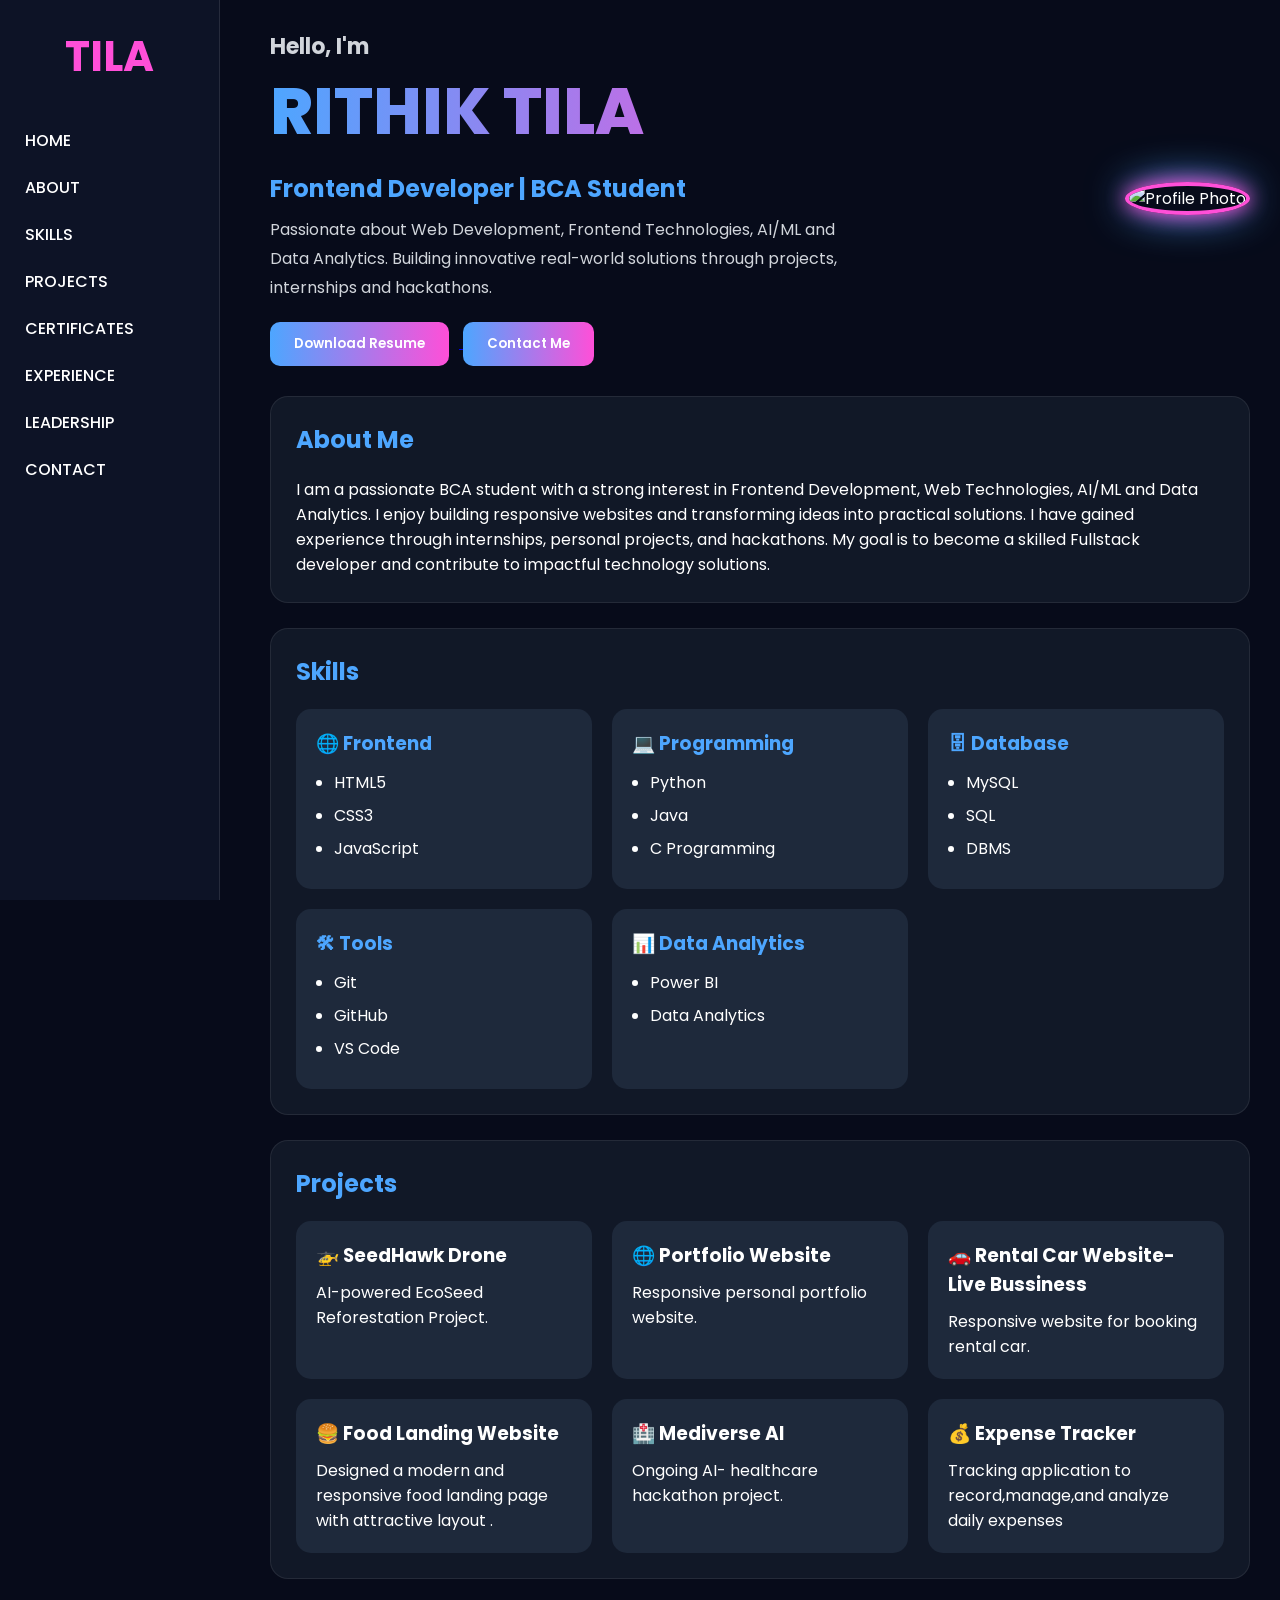
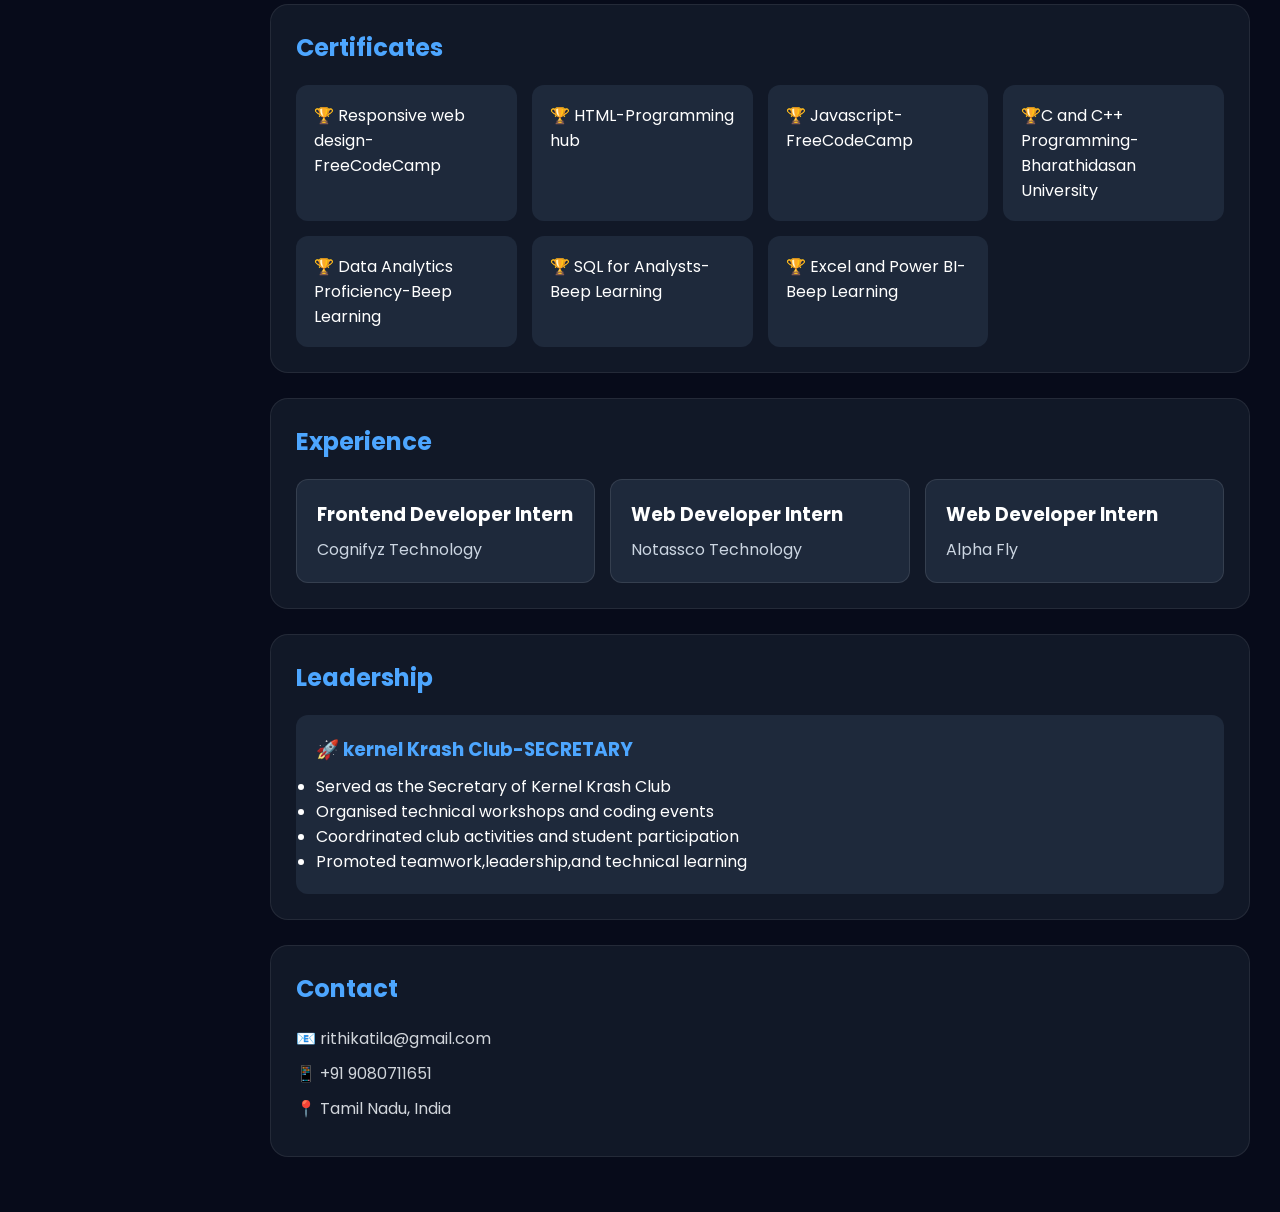
==== index.html @ 9da4db0e "Rename new.html to index.html" ====
<!DOCTYPE html>
<html lang="en">
<head>
    <meta charset="UTF-8">
    <meta name="viewport" content="width=device-width, initial-scale=1.0">
    <title>Rithik Portfolio</title>

    <link rel="stylesheet" href="style.css">

    <link href="https://fonts.googleapis.com/css2?family=Poppins:wght@300;400;500;600;700&display=swap" rel="stylesheet">
</head>
<body>
<div class="sidebar">
    <div class="logo">TILA</div>
    <ul>
        <li><a href="#home">HOME</a></li>
        <li><a href="#about">ABOUT</a></li>
        <li><a href="#skills">SKILLS</a></li>
        <li><a href="#projects">PROJECTS</a></li>
        <li><a href="#certificates">CERTIFICATES</a></li>
        <li><a href="#experience">EXPERIENCE</a></li>
        <li><a href="#leadership">LEADERSHIP</a></li>
        <li><a href="#contact">CONTACT</a></li>
    </ul>
</div>
<div class="main">
<section id="home" class="hero">
    <div class="hero-text">
        <h4>Hello, I'm</h4>
        <h1>RITHIK TILA</h1>
        <h2>Frontend Developer | BCA Student</h2>
        <p>
            Passionate about Web Development, Frontend Technologies,
            AI/ML and Data Analytics. Building innovative real-world
            solutions through projects, internships and hackathons.
        </p>

        <div class="buttons">
            <a href="C:\Users\PC\Desktop\resume.pdf"download>
    <button>Download Resume</button>
</a>
<a href="mailto:rithikatila@gmail.com">
    <button>Contact Me</button>
</a>
</div>
    </div>
    <div class="profile-section">
        <img src="C:\Users\PC\Desktop\Profile.jpg.jpeg" alt="Profile Photo">
    </div>
</section>
<section id="about" class="card">
    <h2>About Me</h2>
    <p>
        I am a passionate BCA student with a strong interest in
        Frontend Development, Web Technologies, AI/ML and Data Analytics.
        I enjoy building responsive websites and transforming ideas into
        practical solutions.

        I have gained experience through internships, personal projects,
        and hackathons. My goal is to become a skilled Fullstack developer
        and contribute to impactful technology solutions.
    </p>

</section>
<section id="skills" class="card">
    <h2>Skills</h2>
    <div class="skill-grid">
        <div class="skill-card">
            <h3>🌐 Frontend</h3>
            <ul>
                <li>HTML5</li>
                <li>CSS3</li>
                <li>JavaScript</li>
            </ul>
        </div>
        <div class="skill-card">
            <h3>💻 Programming</h3>
            <ul>
                <li>Python</li>
                <li>Java</li>
                <li>C Programming</li>
            </ul>
        </div>
        <div class="skill-card">
            <h3>🗄 Database</h3>
            <ul>
                <li>MySQL</li>
                <li>SQL</li>
                <li>DBMS</li>
            </ul>
        </div>
        <div class="skill-card">
            <h3>🛠 Tools</h3>
            <ul>
                <li>Git</li>
                <li>GitHub</li>
                <li>VS Code</li>
            </ul>
        </div>
        <div class="skill-card">
            <h3>📊 Data Analytics</h3>
            <ul>
                <li>Power BI</li>
                <li>Data Analytics </li>
            </ul>
        </div>
    </div>
</section>
<section id="projects" class="card">
    <h2>Projects</h2>
    <div class="project-grid">
        <div class="project-card">
            <h3>🚁 SeedHawk Drone</h3>
            <p>AI-powered EcoSeed Reforestation Project.</p>
        </div>
        <div class="project-card">
            <h3>🌐 Portfolio Website</h3>
            <p>Responsive personal portfolio website.</p>
        </div>
        <div class="project-card">
            <h3>🚗 Rental Car Website-Live Bussiness</h3>
            <p>Responsive website for booking rental car.</p>
        </div>
        <div class="project-card">
            <h3>🍔 Food Landing Website</h3>
            <p>Designed a modern and responsive food landing page with attractive layout .</p>
        </div>
        <div class="project-card">
            <h3>🏥 Mediverse AI</h3>
            <p>Ongoing AI- healthcare hackathon project.</p>
        </div>
        <div class="project-card">
         <h3>💰 Expense Tracker</h3>
            <p>Tracking application to record,manage,and analyze daily expenses</p>
        </div>
</section>
<section id="certificates" class="card">
    <h2>Certificates</h2>
    <div class="certificate-grid">
        <div class="certificate-card">🏆 Responsive web design-FreeCodeCamp</div>
        <div class="certificate-card">🏆 HTML-Programming hub</div>
        <div class="certificate-card">🏆 Javascript-FreeCodeCamp</div>
        <div class="certificate-card">🏆C and C++ Programming-Bharathidasan University</div>
        <div class="certificate-card">🏆 Data Analytics Proficiency-Beep Learning</div>
        <div class="certificate-card">🏆 SQL for Analysts-Beep Learning</div>
        <div class="certificate-card">🏆 Excel and Power BI-Beep Learning</div>
    </div>
</section>
<section id="experience" class="card">
<h2>Experience</h2>
<div class="experience-grid">
    <div class="exp-card">
        <h3>Frontend Developer Intern</h3>
        <p>Cognifyz Technology</p>
    </div>
    <div class="exp-card">
        <h3>Web Developer Intern</h3>
        <p>Notassco Technology</p>
    </div>
    <div class="exp-card">
        <h3>Web Developer Intern</h3>
        <p>Alpha Fly</p>
    </div>
</div>
</section>
<section id="leadership" class="card">
    <h2>Leadership</h2>
    <div class="leadership-box">
        <h3>🚀 kernel Krash Club-SECRETARY</h3>
        <p>
            <ul>
           <li>Served as the Secretary of Kernel Krash Club</li>
           <li>Organised technical workshops and coding events</li>
           <li>Coordrinated club activities and student participation</li>
           <li>Promoted teamwork,leadership,and technical learning</li>
           </ul>
        </p>
    </div>
</section>
<section id="contact" class="card">
    <h2>Contact</h2>
    <p>📧 rithikatila@gmail.com</p>
    <p>📱 +91 9080711651</p>
    <p>📍 Tamil Nadu, India</p>
</section>
</div>
<script src="script.js"></script>
</body>
</html>
---- style.css ----
*{
    margin:0;
    padding:0;
    box-sizing:border-box;
    font-family:'Poppins',sans-serif;
}

body{
    background:#070b1a;
    color:white;
    display:flex;
}



.sidebar{
    width:220px;
    height:100vh;
    background:#0d1326;
    position:fixed;
    left:0;
    top:0;
    padding:25px;
    border-right:1px solid rgba(255,255,255,0.1);
}

.logo{
    font-size:42px;
    font-weight:700;
    text-align:center;
    color:#ff4fd8;
    margin-bottom:40px;
}

.sidebar ul{
    list-style:none;
}

.sidebar ul li{
    margin:22px 0;
}

.sidebar ul li a{
    color:white;
    text-decoration:none;
    font-weight:500;
    transition:0.3s;
}

.sidebar ul li a:hover{
    color:#ff4fd8;
}



.main{
    margin-left:240px;
    width:100%;
    padding:30px;
}


.hero{
    display:flex;
    justify-content:space-between;
    align-items:center;
    gap:30px;
    margin-bottom:30px;
}

.hero-text h4{
    color:#d1d5db;
    font-size:22px;
}

.hero-text h1{
    font-size:65px;
    font-weight:800;
    background:linear-gradient(90deg,#4da6ff,#ff4fd8);
    -webkit-background-clip:text;
    -webkit-text-fill-color:transparent;
}

.hero-text h2{
    color:#4da6ff;
    margin:10px 0;
}

.hero-text p{
    max-width:600px;
    line-height:1.8;
    color:#d1d5db;
}

.buttons{
    margin-top:20px;
}

.buttons button{
    padding:12px 24px;
    border:none;
    border-radius:10px;
    margin-right:10px;
    background:linear-gradient(90deg,#4da6ff,#ff4fd8);
    color:white;
    cursor:pointer;
    font-weight:600;
}

.buttons button:hover{
    transform:translateY(-2px);
}



.profile-section img{
    width:260px;
    height:260px;
    border-radius:50%;
    object-fit:cover;
    border:4px solid #ff4fd8;
    box-shadow:
        0 0 20px #ff4fd8,
        0 0 40px #4da6ff;
}



.card{
    background:#111827;
    padding:25px;
    border-radius:18px;
    margin-bottom:25px;
    border:1px solid rgba(255,255,255,0.08);
}

.card h2{
    color:#4da6ff;
    margin-bottom:20px;
}



.skill-grid{
    display:grid;
    grid-template-columns:repeat(auto-fit,minmax(220px,1fr));
    gap:20px;
}

.skill-card{
    background:#1e293b;
    padding:20px;
    border-radius:15px;
    transition:0.3s;
}

.skill-card:hover{
    box-shadow:0 0 20px #4da6ff;
}

.skill-card h3{
    color:#4da6ff;
    margin-bottom:12px;
}

.skill-card ul{
    padding-left:18px;
}

.skill-card li{
    margin-bottom:8px;
}



.project-grid{
    display:grid;
    grid-template-columns:repeat(auto-fit,minmax(250px,1fr));
    gap:20px;
}

.project-card{
    background:#1e293b;
    padding:20px;
    border-radius:15px;
    transition:0.3s;
}

.project-card:hover{
    box-shadow:0 0 20px #4da6ff;
    transform:translateY(-5px);
}

.project-card h3{
    margin-bottom:10px;
    color:white;
}



.certificate-grid{
    display:grid;
    grid-template-columns:repeat(auto-fit,minmax(220px,1fr));
    gap:15px;
}

.certificate-card{
    background:#1e293b;
    padding:18px;
    border-radius:12px;
    transition:0.3s;
}

.certificate-card:hover{
    box-shadow:0 0 15px #ff4fd8;
}

.experience-grid{
    display:grid;
    grid-template-columns:repeat(auto-fit,minmax(250px,1fr));
    gap:15px;
}

.exp-card{
    background:#1e293b;
    padding:20px;
    border-radius:12px;
    border:1px solid rgba(255,255,255,0.1);
    transition:0.3s;
}

.exp-card:hover{
    transform:translateY(-5px);
    box-shadow:0 0 15px #4da6ff;
}

.exp-card h3{
    color:white;
    margin-bottom:8px;
}

.exp-card p{
    color:#cbd5e1;
}


.leadership-box{
    background:#1e293b;
    padding:20px;
    border-radius:12px;
}

.leadership-box h3{
    color:#4da6ff;
    margin-bottom:10px;
}



#contact p{
    margin-bottom:10px;
    color:#d1d5db;
}



::-webkit-scrollbar{
    width:8px;
}

::-webkit-scrollbar-thumb{
    background:#ff4fd8;
    border-radius:10px;
}



@media(max-width:768px){

    .sidebar{
        display:none;
    }

    .main{
        margin-left:0;
        padding:15px;
    }

    .hero{
        flex-direction:column;
        text-align:center;
    }

    .hero-text h1{
        font-size:40px;
    }

    .profile-section img{
        width:200px;
        height:200px;
    }
}
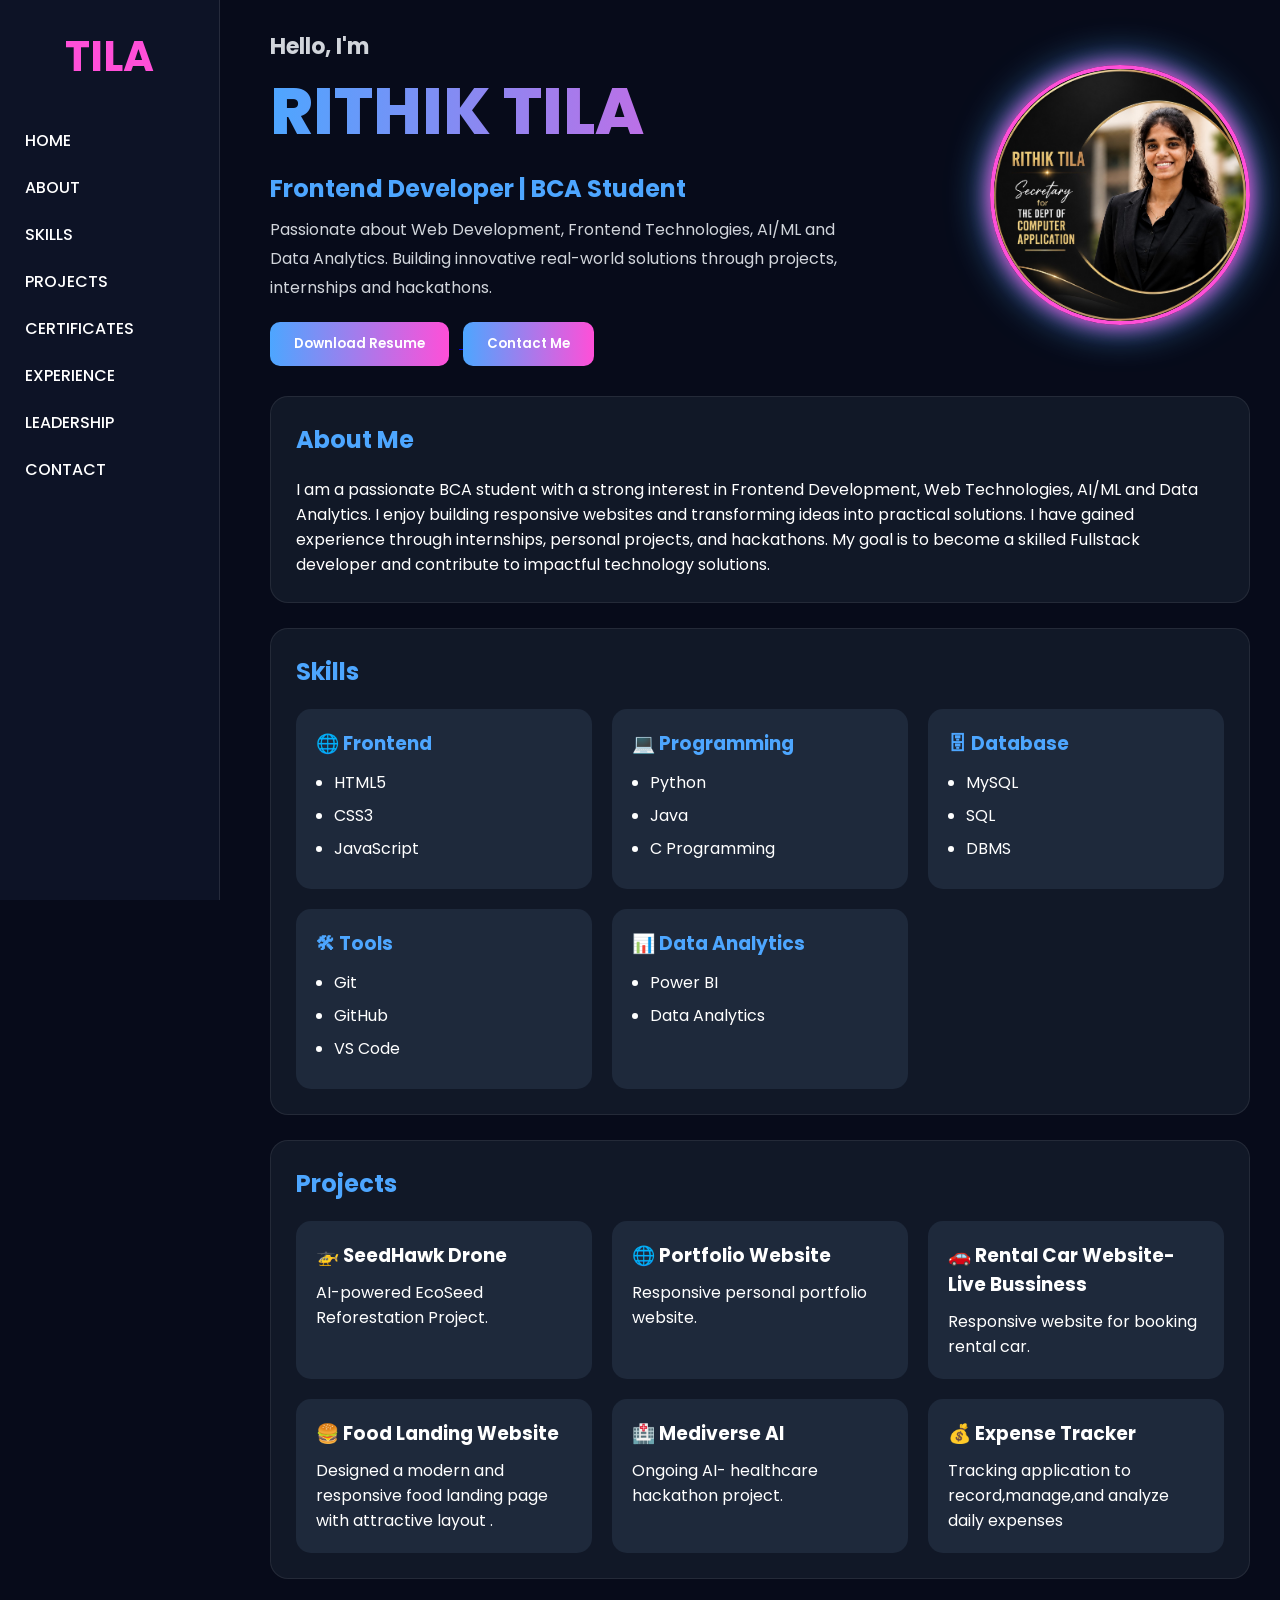
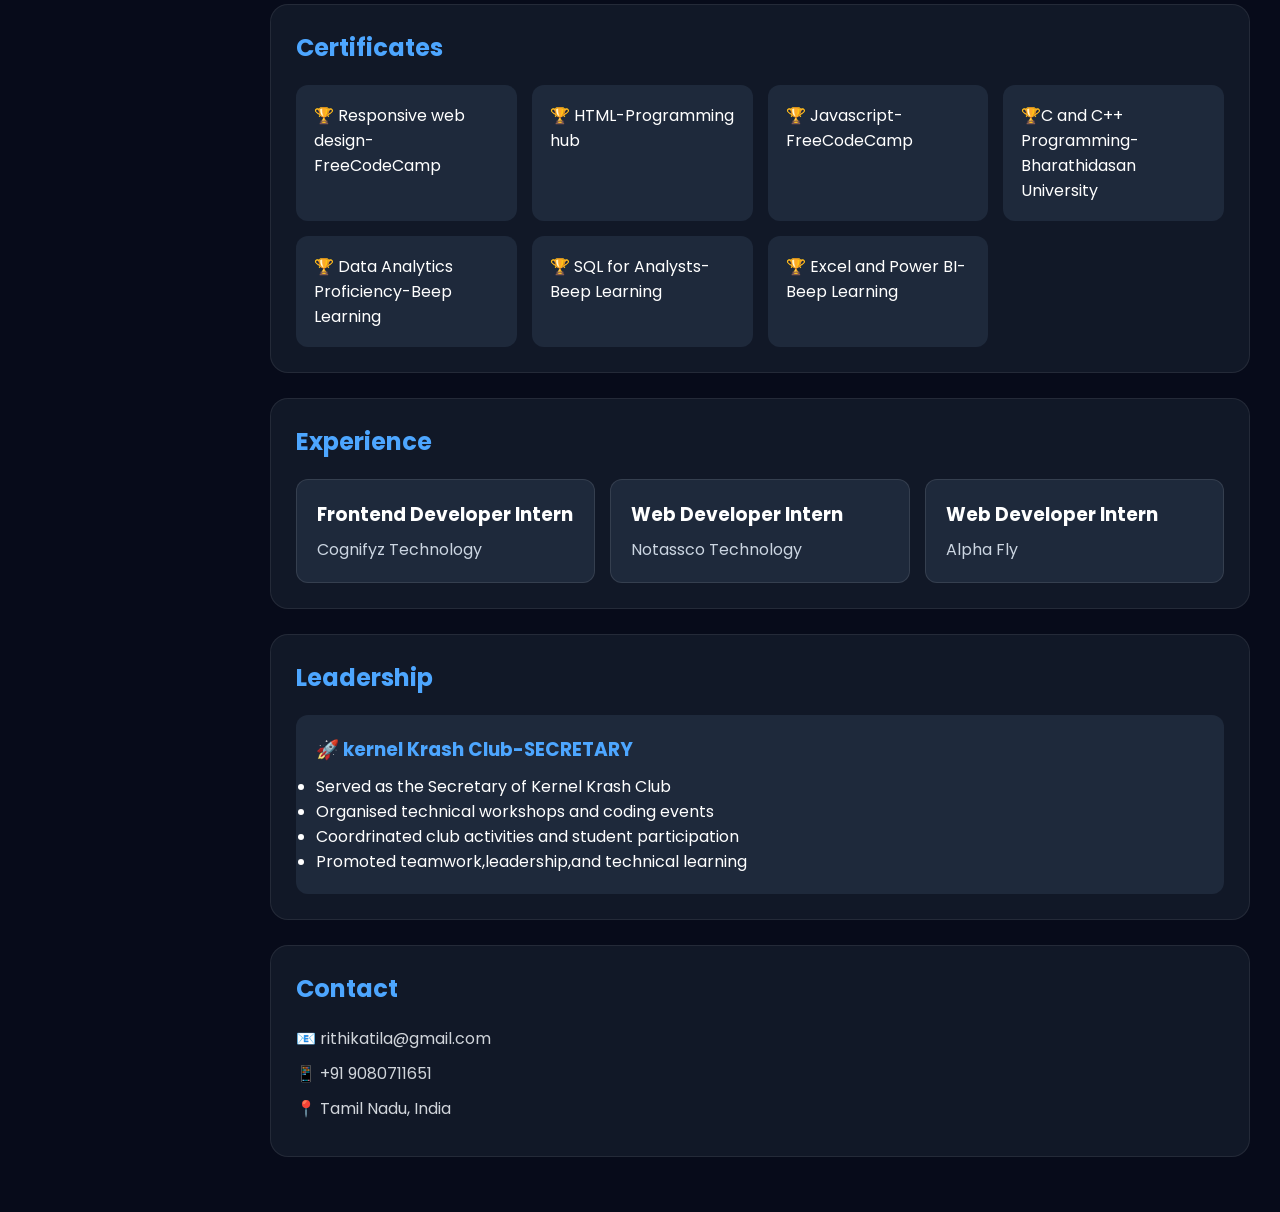
==== commit 42778659: "Update index.html" ====
--- a/index.html
+++ b/index.html
@@ -36,7 +36,7 @@
         </p>
 
         <div class="buttons">
-            <a href="C:\Users\PC\Desktop\resume.pdf"download>
+            <a href="resume.pdf"download>
     <button>Download Resume</button>
 </a>
 <a href="mailto:rithikatila@gmail.com">
@@ -45,7 +45,7 @@
 </div>
     </div>
     <div class="profile-section">
-        <img src="C:\Users\PC\Desktop\Profile.jpg.jpeg" alt="Profile Photo">
+        <img src="images/rithiktila.jpg" alt="Profile Photo">
     </div>
 </section>
 <section id="about" class="card">
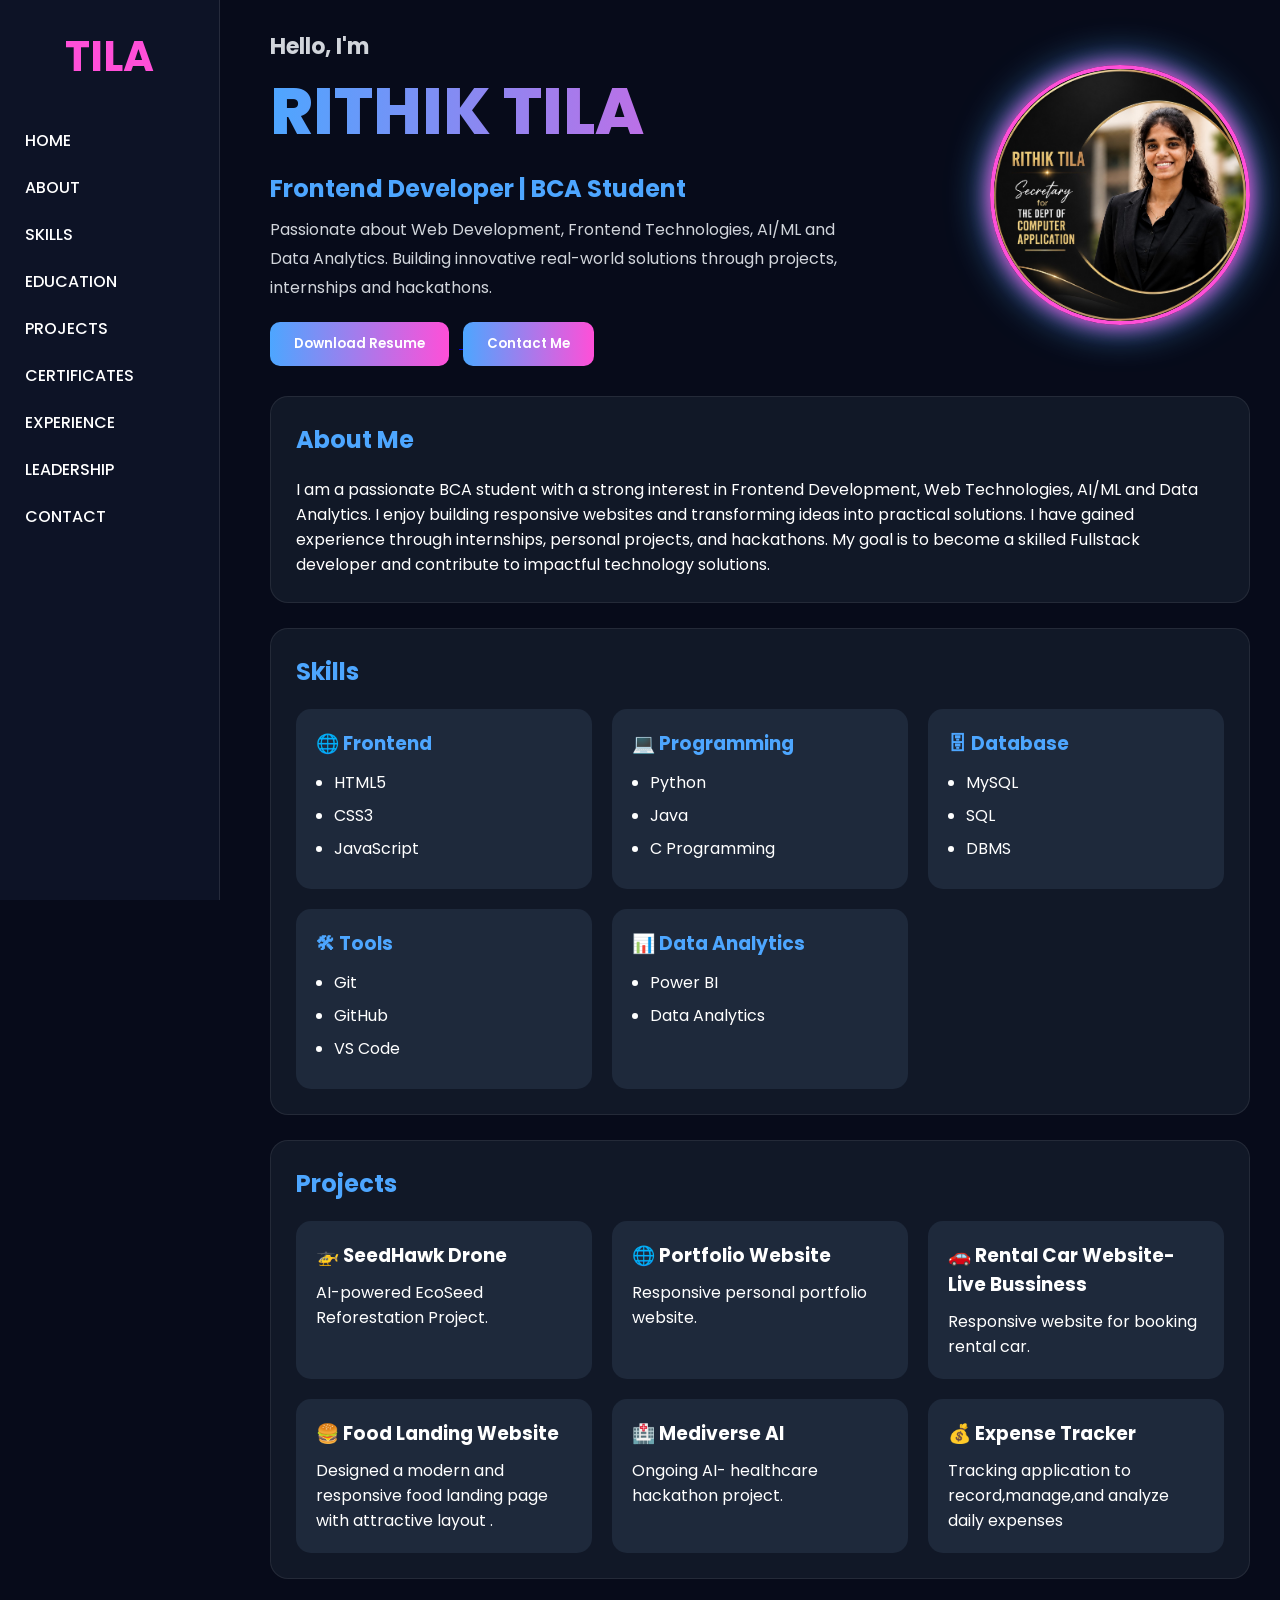
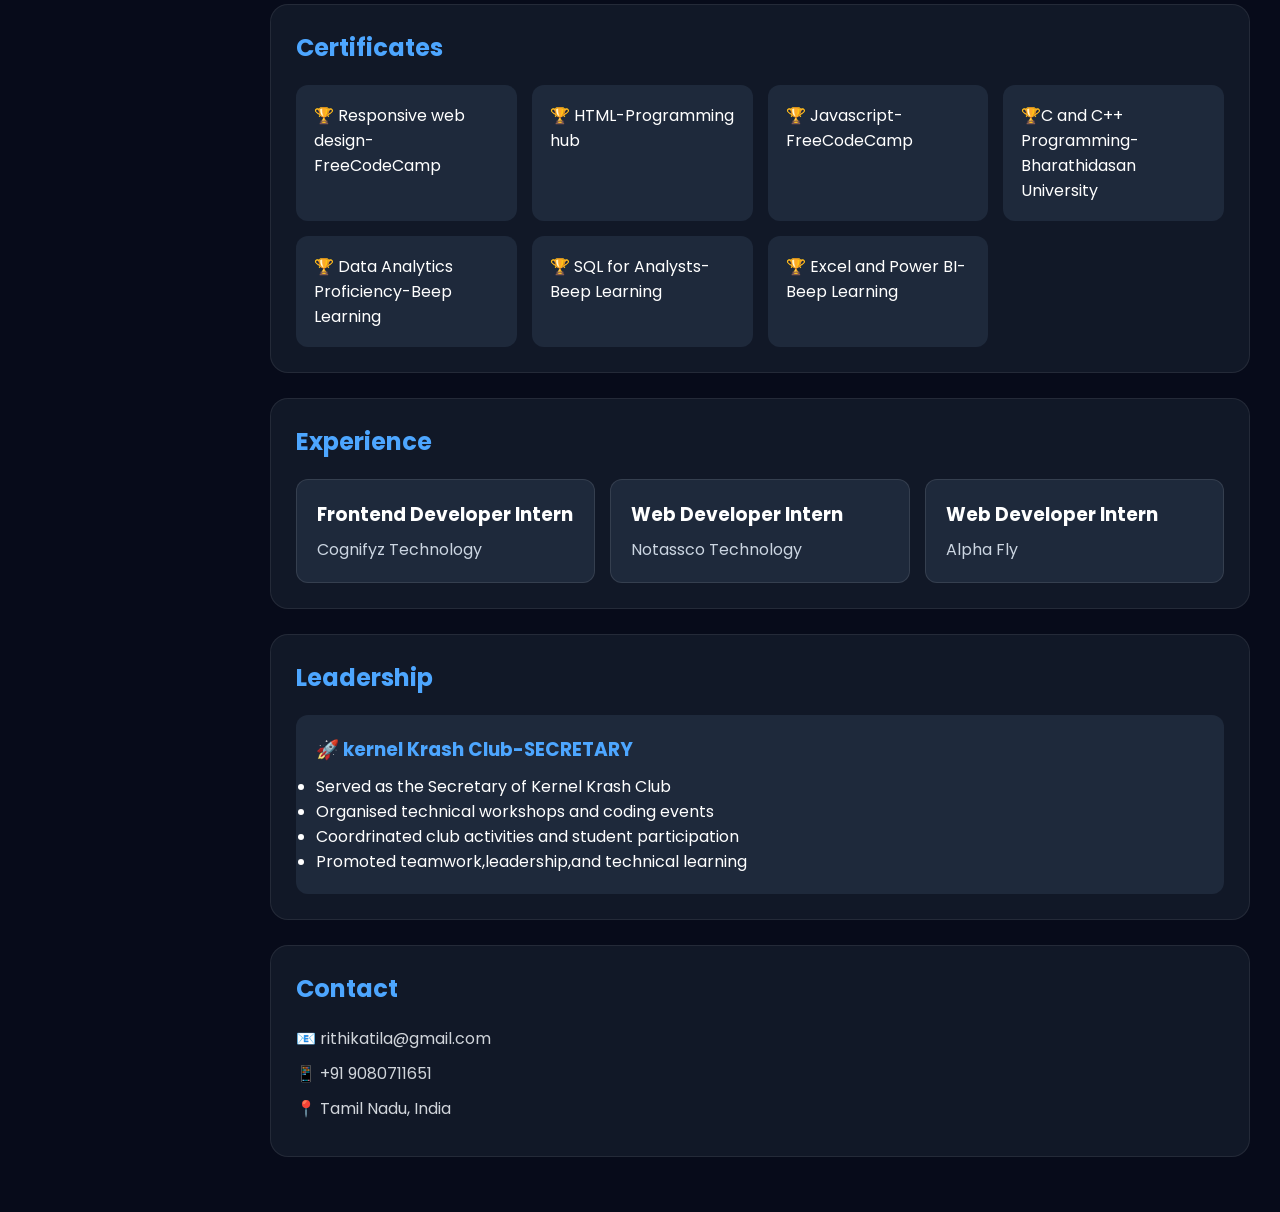
==== commit 3dd726f7: "Update index.html" ====
--- a/index.html
+++ b/index.html
@@ -16,6 +16,7 @@
         <li><a href="#home">HOME</a></li>
         <li><a href="#about">ABOUT</a></li>
         <li><a href="#skills">SKILLS</a></li>
+         <li><a href="#education">EDUCATION</a></li>
         <li><a href="#projects">PROJECTS</a></li>
         <li><a href="#certificates">CERTIFICATES</a></li>
         <li><a href="#experience">EXPERIENCE</a></li>
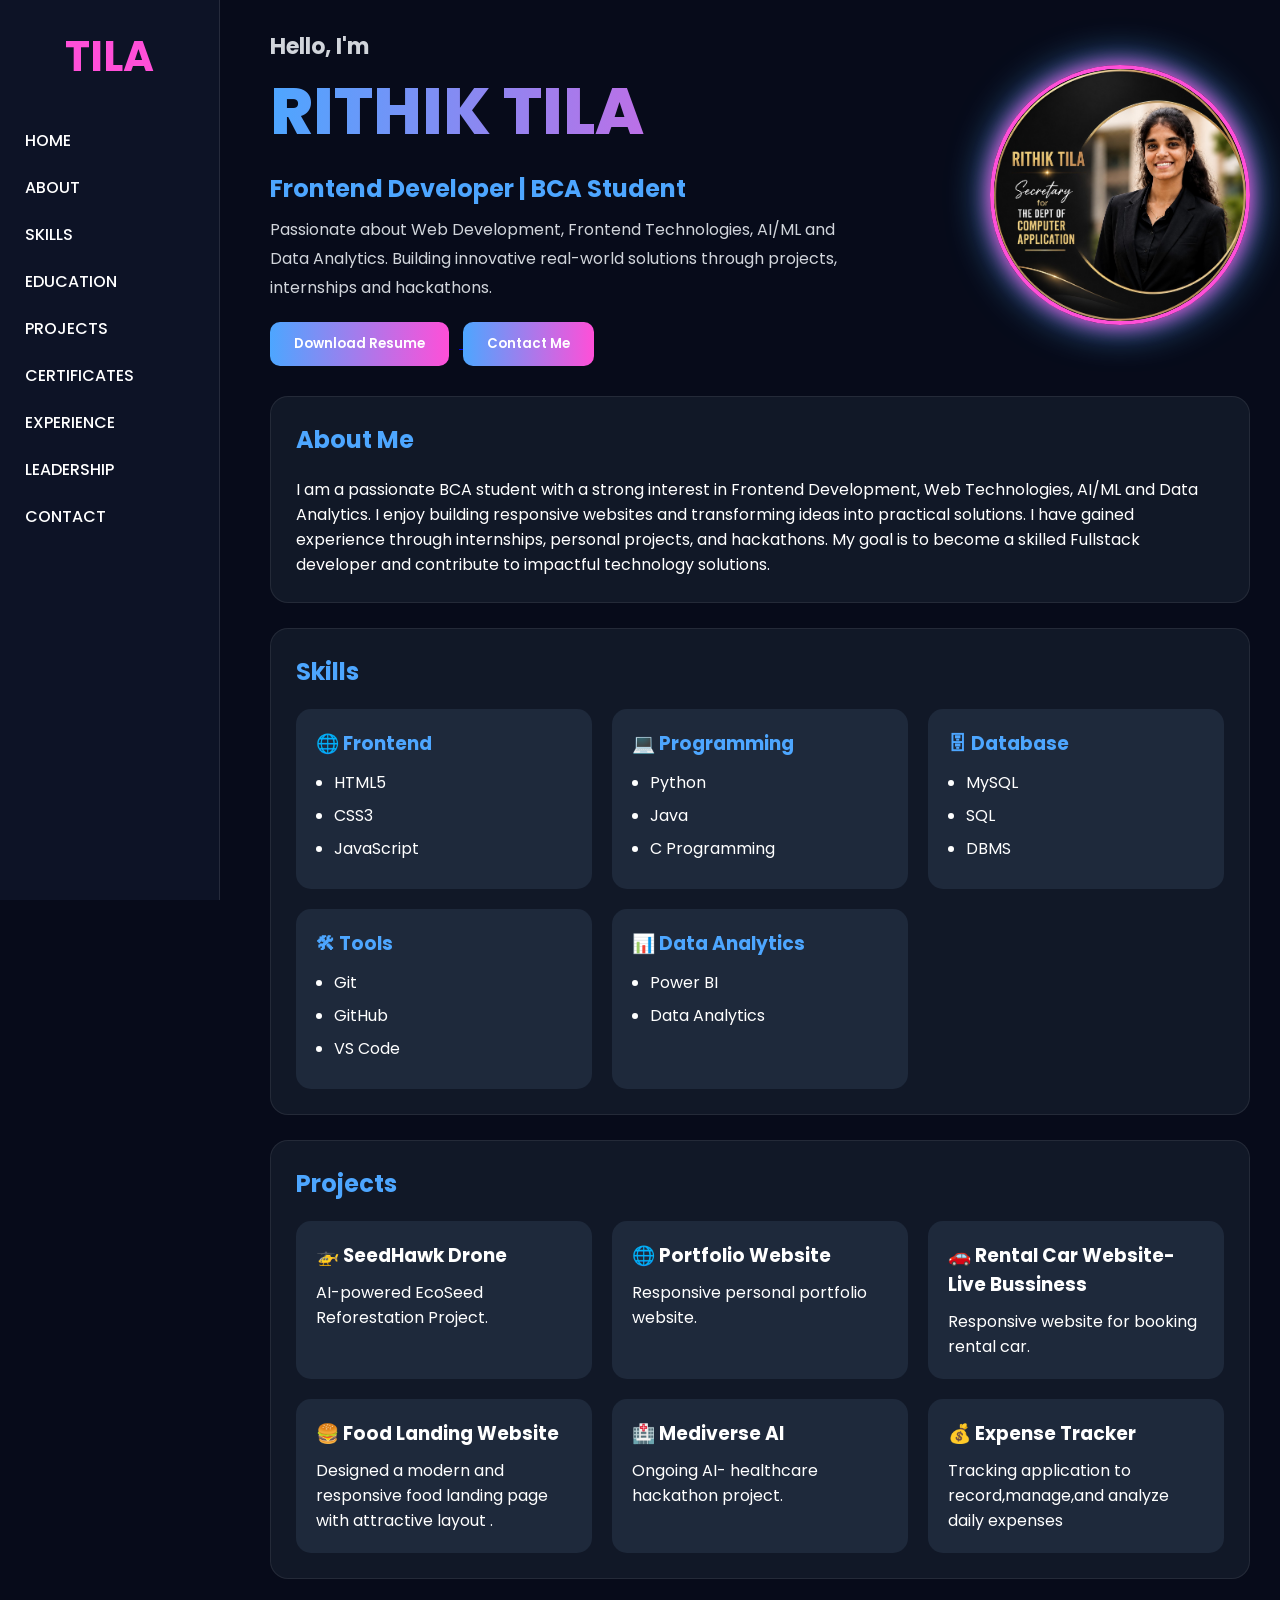
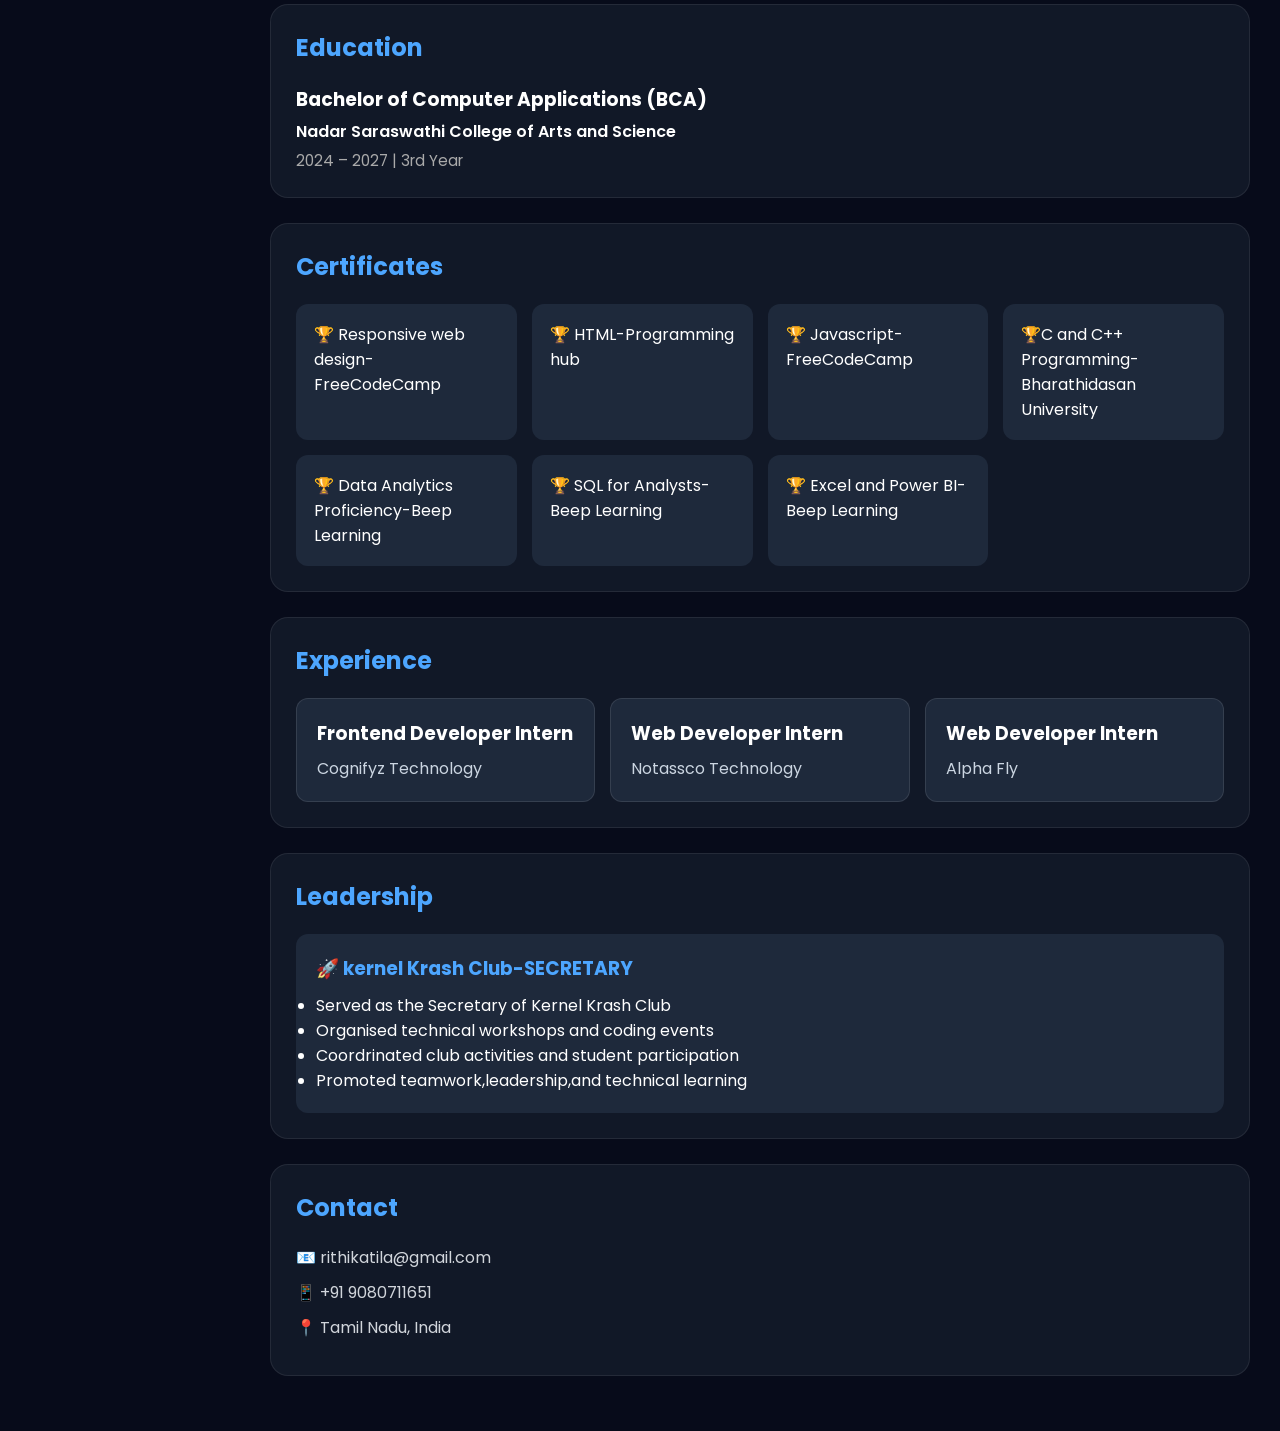
==== commit e4545ad2: "Update index.html" ====
--- a/index.html
+++ b/index.html
@@ -135,6 +135,14 @@
             <p>Tracking application to record,manage,and analyze daily expenses</p>
         </div>
 </section>
+    <section id="education" class="card">
+    <h2>Education</h2>
+    <div class="education-item">
+        <h3>Bachelor of Computer Applications (BCA)</h3>
+        <p class="edu-institution">Nadar Saraswathi College of Arts and Science</p>
+        <p class="edu-duration">2024 – 2027 | 3rd Year</p>
+    </div>
+</section>
 <section id="certificates" class="card">
     <h2>Certificates</h2>
     <div class="certificate-grid">
--- a/style.css
+++ b/style.css
@@ -299,4 +299,17 @@
         width:200px;
         height:200px;
     }
-}+}
+ .education-item {
+    margin-top: 15px;
+}
+
+.edu-institution {
+    font-weight: 600;
+    margin: 5px 0;
+}
+
+.edu-duration {
+    color: #aaa;
+    font-size: 0.95em;
+}
